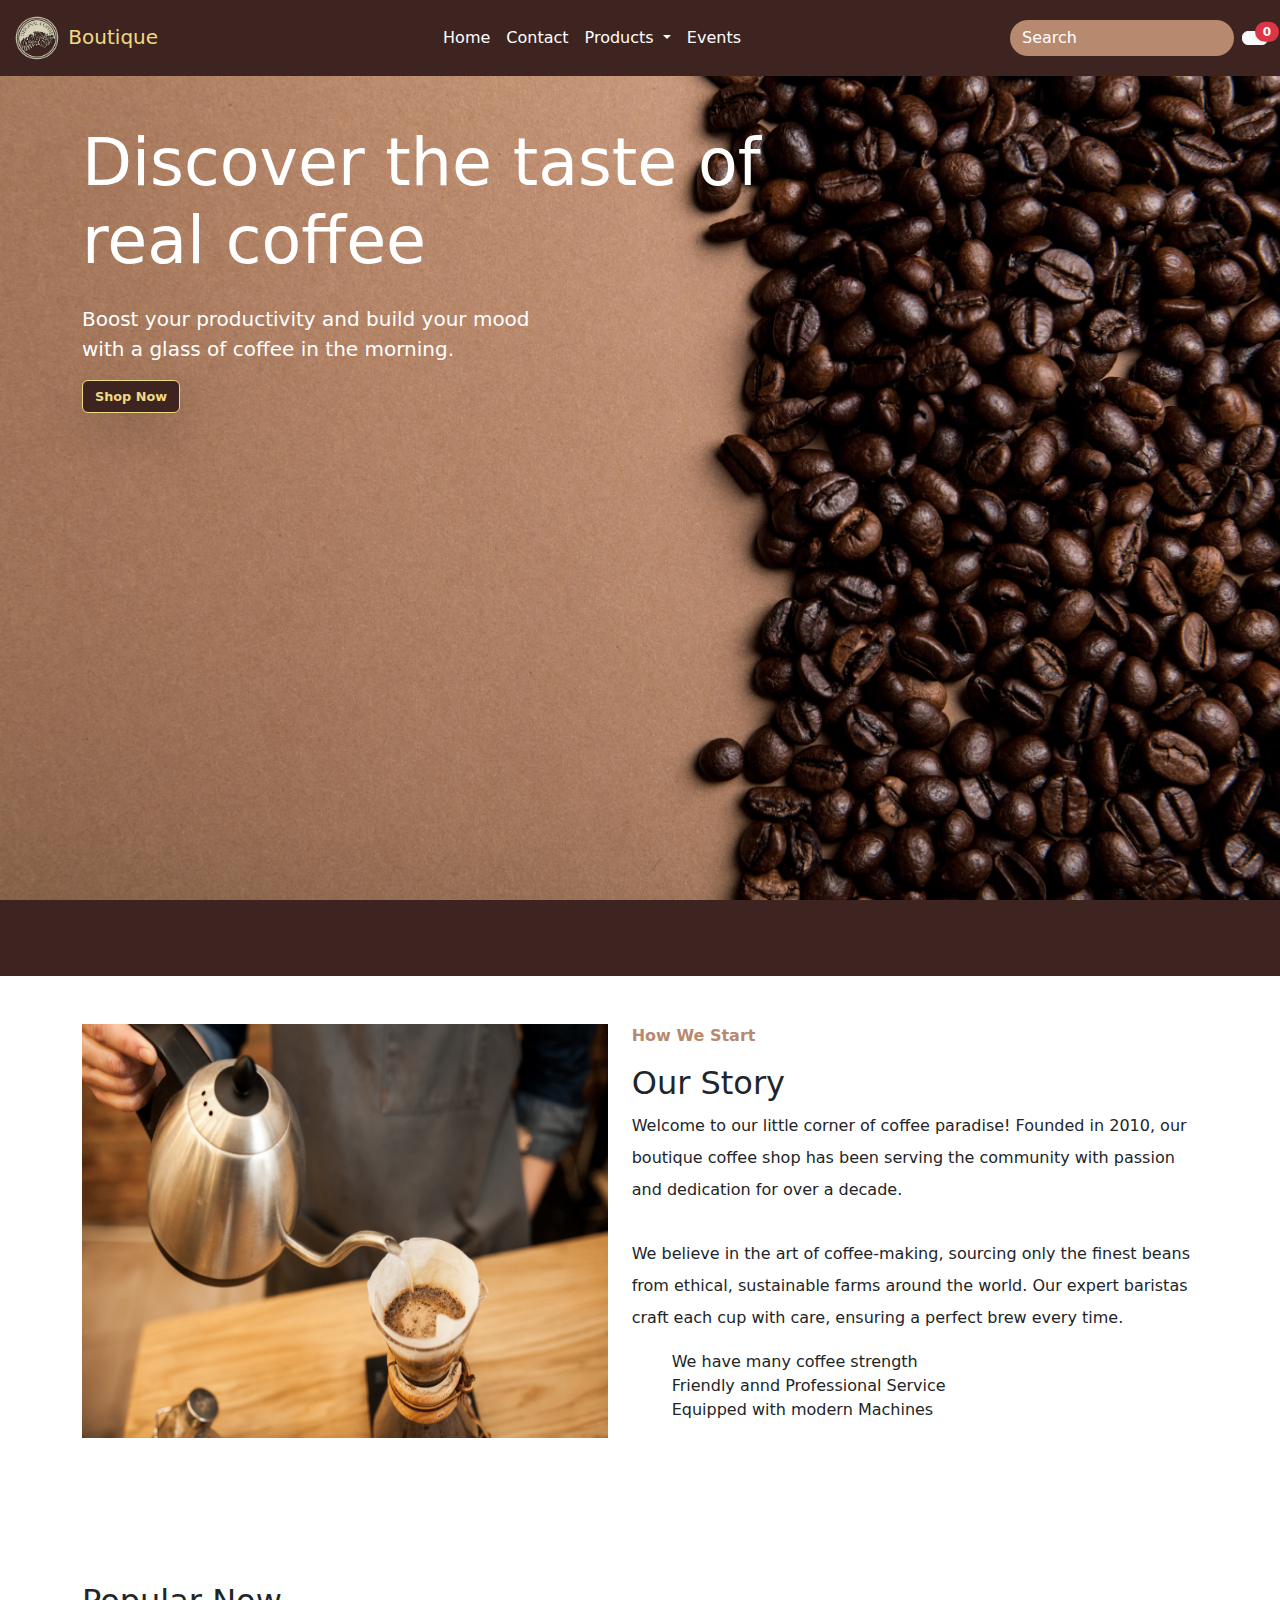
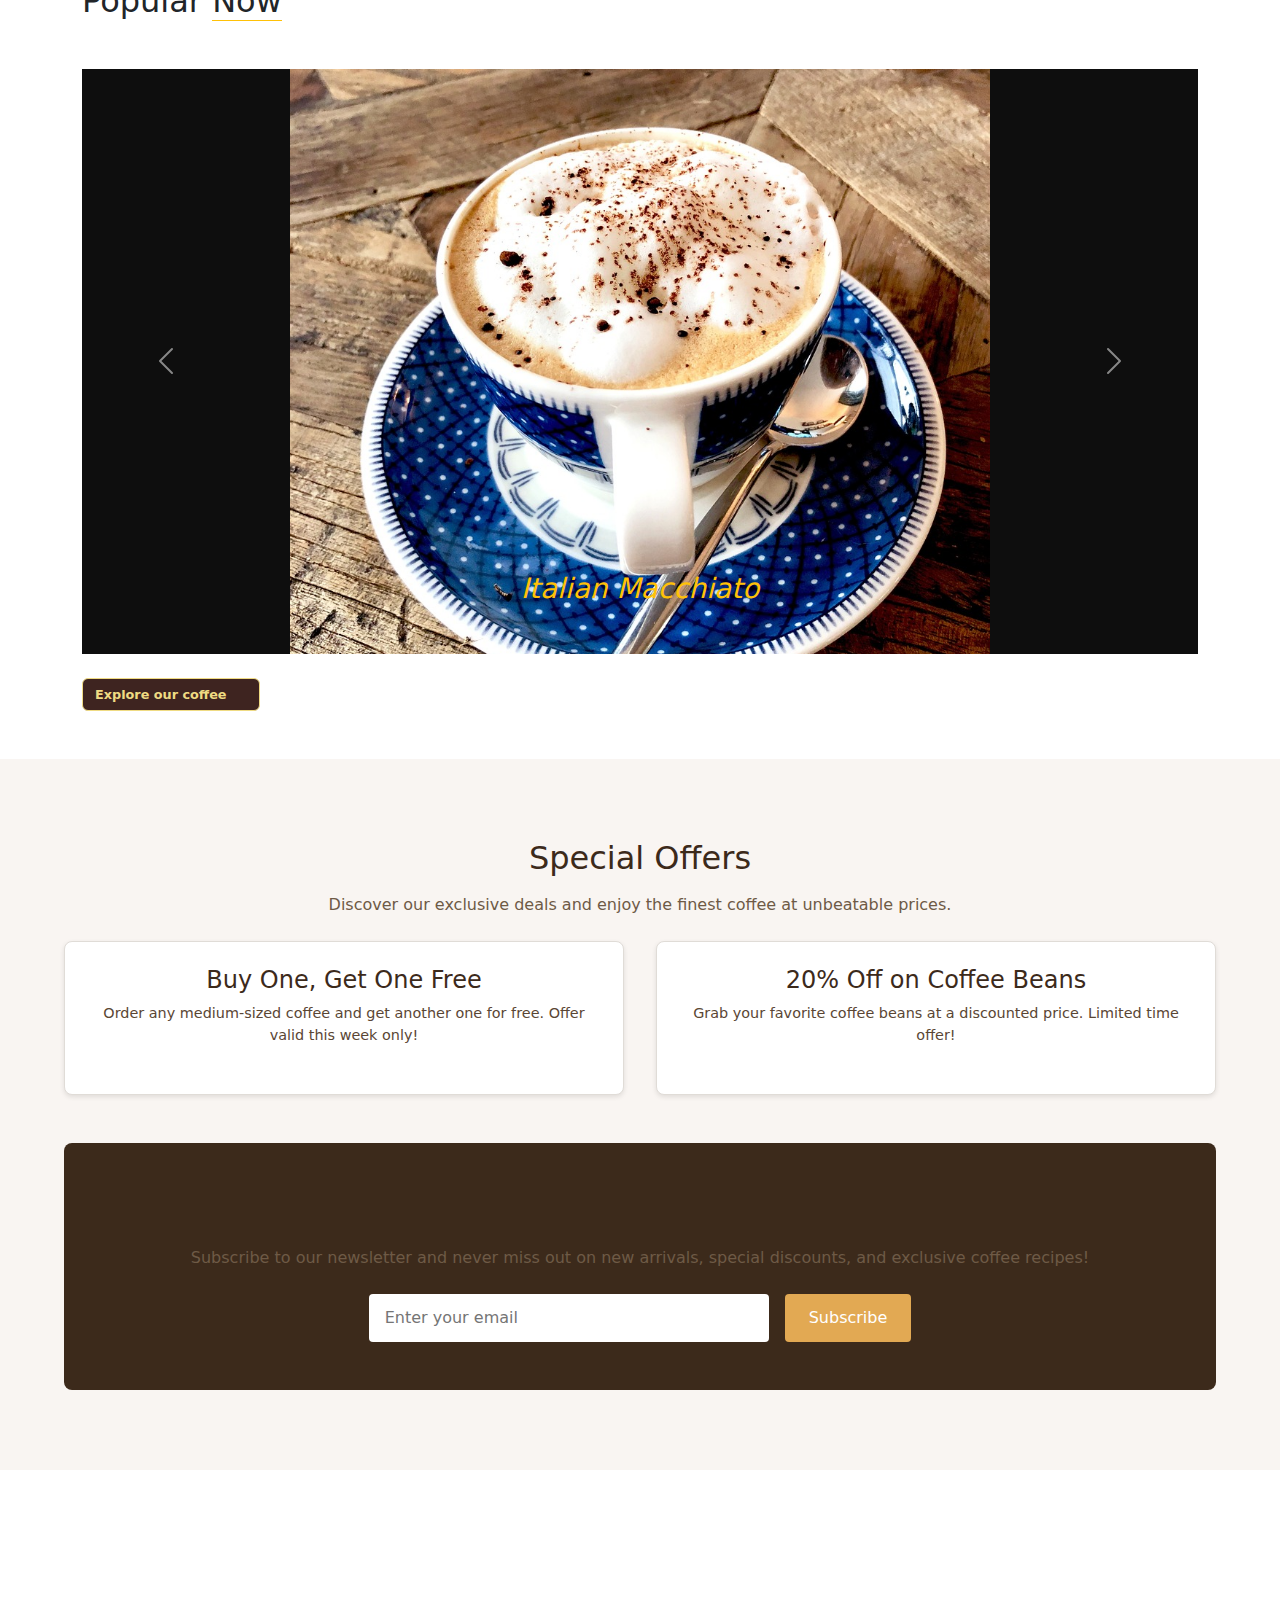
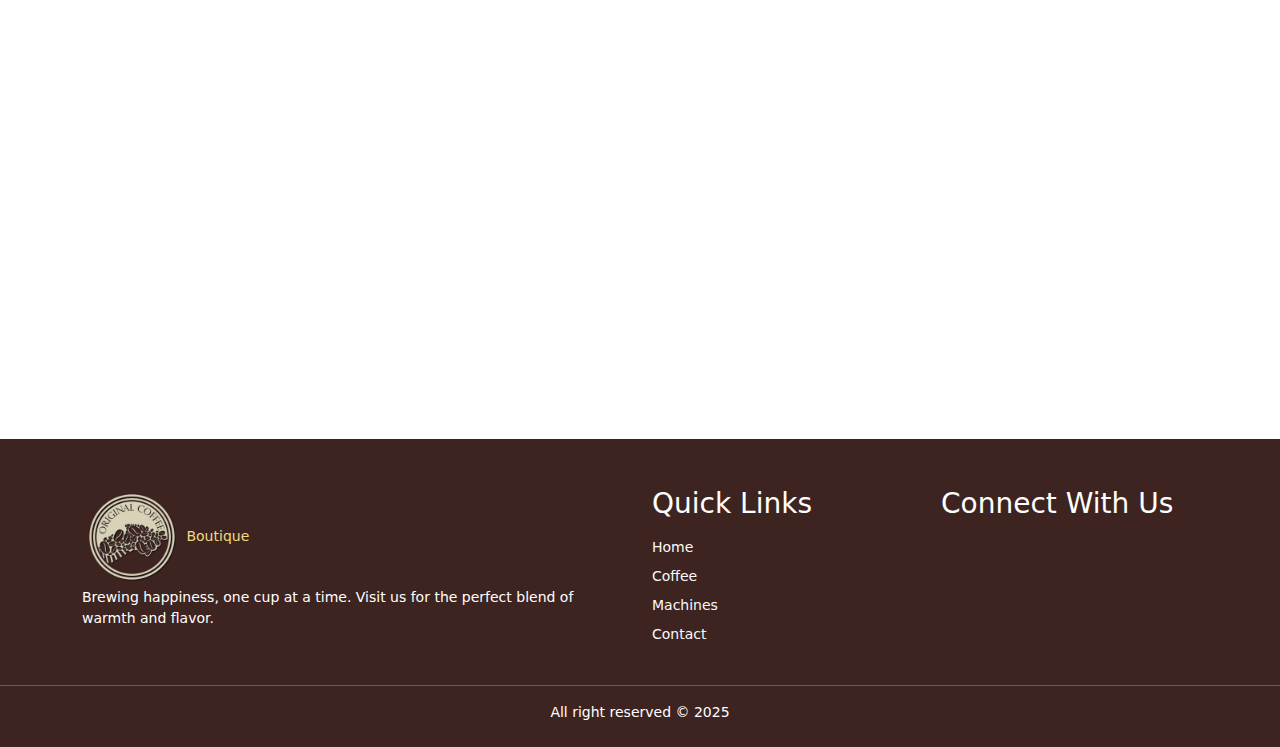
==== index.html @ c3ba8531 "finish-version" ====
<!DOCTYPE html>
<html lang="en">

<head>
  <meta charset="UTF-8">
  <meta name="viewport" content="width=device-width, initial-scale=1.0">
  <title>Boutique Coffee</title>
  <link href="https://cdn.jsdelivr.net/npm/bootstrap@5.3.3/dist/css/bootstrap.min.css" rel="stylesheet"
    integrity="sha384-QWTKZyjpPEjISv5WaRU9OFeRpok6YctnYmDr5pNlyT2bRjXh0JMhjY6hW+ALEwIH" crossorigin="anonymous">
  <link rel="stylesheet" href="./styles.css">
  <script src="https://kit.fontawesome.com/0762cd0785.js" crossorigin="anonymous"></script>

</head>

<body>
  <!-- Header Start -->
  <header>
    <nav class="navbar navbar-expand-lg text-white ">
      <div class="container-fluid">
        <a class="navbar-brand" href="/">
          <img src="./assets/logo.png" alt="logo" width="50">
          <span class="brand-text">Boutique</span>
        </a>
        <div class="collapse navbar-collapse flex-grow-0" id="navbarSupportedContent">
          <ul class="navbar-nav me-auto mb-2 mb-lg-0 navlist">
            <li class="nav-item">
              <a class="nav-link text-white active" aria-current="page" href="/">Home</a>
            </li>
            <li class="nav-item">
              <a class="nav-link text-white" href="/contact.html">Contact</a>
            </li>
            <li class="nav-item dropdown">
              <a class="nav-link dropdown-toggle text-white" href="/products" role="button" data-bs-toggle="dropdown"
                aria-expanded="false">
                Products
              </a>
              <ul class="dropdown-menu p-0">
                <li><a class="dropdown-item border-bottom" href="/coffee.html">Coffee</a></li>
                <li><a class="dropdown-item" href="/equipment.html">Equipments</a></li>
              </ul>
            </li>
            <li class="nav-item">
              <a class="nav-link text-white" href="/events.html">Events</a>
            </li>
          </ul>
        </div>
        <form class="d-flex align-items-center" role="search">
          <div class="search-bar me-2 d-flex justify-content-between align-items-center position-relative">
            <input class="text-white font-bold" type="search" placeholder="Search" aria-label="Search" id="searchInput">
            <ul id="search-result" class="list-group position-absolute w-100 shadow-lg">
              <!-- Search Results insert in js -->
            </ul>
            <i class="fa-solid fa-magnifying-glass fs-4"></i>
          </div>
          <button type="button" class="btn btn-light position-relative" data-bs-toggle="modal"
            data-bs-target="#cartItemsModal">
            <i class="fa-solid fa-cart-shopping"></i>
            <span
              class="position-absolute top-0 start-100 translate-middle badge rounded-pill bg-danger cart-qty-badge">
              <!-- qty of cart items -->
              <span class="visually-hidden">unread messages</span>
            </span>
          </button>
        </form>

        <button class="navbar-toggler text-warning border-warning btn" type="button" data-bs-toggle="collapse"
          data-bs-target="#navbarSupportedContent" aria-controls="navbarSupportedContent" aria-expanded="false"
          aria-label="Toggle navigation">
          <i class="fa-solid fa-burger"></i>
        </button>
      </div>
    </nav>
  </header>
  <!-- Header End -->

  <!-- Sign Up Modal -->
  <div class="modal fade" id="exampleModal" tabindex="-1" aria-labelledby="exampleModalLabel" aria-hidden="true">
    <div class="modal-dialog">
      <div class="modal-content">
        <div class="modal-header">
          <h4 class="modal-title" id="exampleModalLabel">Sign Up and Get 20% Off!</h4>
          <button type="button" class="btn-close" data-bs-dismiss="modal" aria-label="Close"></button>
        </div>
        <div class="modal-body">
          <p>Subscribe to our newsletter to receive a 20% discount on your first purchase.</p>
          <form id="signUpForm">
            <div class="mb-3">
              <input type="email" class="form-control" id="emailInput" placeholder="Enter your email" required>
            </div>
            <button type="submit" class="btn btn-warning w-100">Sign Up Now</button>
          </form>
        </div>
      </div>
    </div>
  </div>

  <!-- Cart Items Modal -->
  <div class="modal fade" id="cartItemsModal" tabindex="-1" aria-labelledby="cartItemsModalLabel" aria-hidden="true">
    <div class="modal-dialog">
      <div class="modal-content">
        <div class="modal-header">
          <h1 class="modal-title fs-5" id="cartItemsModalLabel">Cart Items</h1>
          <button type="button" class="btn-close" data-bs-dismiss="modal" aria-label="Close"></button>
        </div>
        <div class="modal-body">
          <ul id="cart-items-list"></ul> <!-- List of cart items insert in js -->
        </div>
      </div>
    </div>
  </div>

  <!-- Main Section Start -->
  <main class="mb-5">
    <section id="hero" class="container-fluid">
      <div class="container">
        <h1 class="mt-5 mb-4 display-4">Discover the taste of <br class="d-none d-md-block">real coffee</h1>
        <p class="lead">Boost your productivity and build your mood <br> with a glass of coffee in
          the
          morning.
        </p>
        <a class="btn shadow-lg action-btn" href="/coffee.html">
          Shop Now
        </a>
      </div>
    </section>

    <!-- About Section -->
    <section id="about" class="container-fluid container-lg py-5">
      <div class="d-flex gap-4 flex-column flex-md-row">
        <div class="image-container">
          <img src="./assets/about-image.jpg" alt="About Us Image" class="img-fluid h-100">
        </div>
        <div class="flex-grow-1 w-60">
          <p class="styled-p">How We Start</p>
          <h2>Our Story</h2>
          <p class="lh-lg">
            Welcome to our little corner of coffee paradise! Founded in 2010, our boutique coffee shop has been serving
            the community with passion and dedication for over a decade.
            <br><br>
            We believe in the art of coffee-making, sourcing only the finest beans from ethical, sustainable farms
            around the world. Our expert baristas craft each cup with care, ensuring a perfect brew every time.
          </p>
          <ul class="list-style-">
            <li>
              <i class="fa-regular fa-circle-check me-2"></i>
              We have many coffee strength
            </li>
            <li><i class="fa-regular fa-circle-check me-2"></i>
              Friendly annd Professional Service
            </li>
            <li><i class="fa-regular fa-circle-check me-2"></i>
              Equipped with modern Machines
            </li>
          </ul>
        </div>
      </div>
    </section>

    <!-- Featured Section -->
    <section id="features" class="container py-5 mt-5 ">
      <h2 class="mb-5">Popular <span class="border-bottom border-warning">Now</span></h2>

      <div id="carouselExampleCaptions" class="carousel slide border-2">

        <div class="carousel-inner ">
          <div class="carousel-item active">
            <a href="./coffee.html">
              <img src="./assets/coffee4.jpg" class="d-block w-100" alt="...">
              <div class="carousel-caption d-none d-md-block">
                <h3 class="text-warning fst-italic">Italian Macchiato</h5>
              </div>
            </a>
          </div>
          <div class="carousel-item">
            <a href="./equipment.html">
              <img src="./assets/french-press.jpg" class="d-block w-100" alt="...">
              <div class="carousel-caption d-none d-md-block">
                <h3 class="text-warning fst-italic">French Press</h5>
              </div>
            </a>
          </div>
          <div class="carousel-item">
            <a href="./coffee.html">
              <img src="./assets/americano_coffee_1024x.jpg" class="d-block w-100" alt="...">
              <div class="carousel-caption d-none d-md-block">
                <h3 class="text-warning fst-italic">Americano</h5>
              </div>
            </a>
          </div>
        </div>
        <button class="carousel-control-prev" type="button" data-bs-target="#carouselExampleCaptions"
          data-bs-slide="prev">
          <span class="carousel-control-prev-icon" aria-hidden="true"></span>
          <span class="visually-hidden">Previous</span>
        </button>
        <button class="carousel-control-next" type="button" data-bs-target="#carouselExampleCaptions"
          data-bs-slide="next">
          <span class="carousel-control-next-icon" aria-hidden="true"></span>
          <span class="visually-hidden">Next</span>
        </button>
      </div>

      <a class="btn action-btn explore-btn mt-4" href="/coffee.html">
        Explore our coffee <i class="fa-solid fa-arrow-right ms-3 d-inline-block"></i>
      </a>
    </section>

    <!-- Special Offers and Subscription Section -->
    <section class="special-offers">
      <div class="container promotion-container">
        <!-- Special Offers -->
        <div class="offers-section">
          <h2>Special Offers</h2>
          <p>Discover our exclusive deals and enjoy the finest coffee at unbeatable prices.</p>
          <div class="offers">
            <div class="offer-item">
              <h3>Buy One, Get One Free</h3>
              <p>Order any medium-sized coffee and get another one for free. Offer valid this week only!</p>
            </div>
            <div class="offer-item">
              <h3>20% Off on Coffee Beans</h3>
              <p>Grab your favorite coffee beans at a discounted price. Limited time offer!</p>
            </div>
          </div>
        </div>

        <!-- Subscription Section -->
        <div class="subscription-section">
          <h2>Stay Updated</h2>
          <p>Subscribe to our newsletter and never miss out on new arrivals, special discounts, and exclusive coffee
            recipes!</p>
          <form class="subscription-form">
            <input type="email" placeholder="Enter your email" required>
            <button type="submit">Subscribe</button>
          </form>
        </div>
      </div>
    </section>


    <!-- Auto Slide Show Images Section -->
    <section class="container slide-container mt-5 py-5">
      <ul class="auto-slider d-flex justify-content-between gap-3">
        <li><img
            src="./assets/cheerful-asian-young-women-sitting-cafe-drinking-coffee-with-friends-talking-together.jpg"
            alt=""></li>
        <li><img src="./assets/friends-enjoying-coffee-together.jpg" alt=""></li>
        <li><img src="./assets/pexels-juanpphotoandvideo-894695.jpg" alt=""></li>
        <li><img src="./assets/hands-1283917_1280.jpg" alt=""></li>
      </ul>
    </section>

  </main>
  <!-- Main Section End -->

  <footer class="pt-5 pb-2 mt-5">
    <div class="container-fluid container-md">
      <div class="row ">
        <div class="col-12 col-md-6 mb-4">
          <a class="navbar-brand" href="/">
            <img src="./assets/logo.png" alt="logo" width="100">
            <span class="brand-text">Boutique</span>
          </a>
          <p class="fw-light">Brewing happiness, one cup at a time. Visit us for the perfect blend of warmth and
            flavor.
          </p>
        </div>

        <div class="col-12 col-md-6">
          <div class="row gap-2">
            <div class="col">
              <h3 class="mb-3">Quick Links</h3>
              <div class="d-flex flex-column navlist">
                <a href="/" class=" fw-light mb-2">Home</a>
                <a href="/" class=" fw-light mb-2">Coffee</a>
                <a href="/" class=" fw-light mb-2">Machines</a>
                <a href="/" class=" fw-light mb-2">Contact</a>
              </div>
            </div>

            <div class="col">
              <h3 class="mb-3">Connect With Us</h3>
              <div class="d-flex gap-4">
                <a href="#"><i class="fa-brands fa-facebook-f"></i></a>
                <a href="#"><i class="fa-brands fa-instagram"></i></a>
                <a href="#"><i class="fa-brands fa-twitter"></i></a>
                <a href="#"><i class="fa-brands fa-linkedin-in"></i></a>
              </div>
            </div>
          </div>
        </div>
      </div>
    </div>
    <hr>
    <p class="text-center fw-light">All right reserved &#169; 2025</p>
  </footer>

  <script src="https://cdn.jsdelivr.net/npm/@popperjs/core@2.11.8/dist/umd/popper.min.js"
    integrity="sha384-I7E8VVD/ismYTF4hNIPjVp/Zjvgyol6VFvRkX/vR+Vc4jQkC+hVqc2pM8ODewa9r"
    crossorigin="anonymous"></script>
  <script src="https://cdn.jsdelivr.net/npm/bootstrap@5.3.3/dist/js/bootstrap.min.js"
    integrity="sha384-0pUGZvbkm6XF6gxjEnlmuGrJXVbNuzT9qBBavbLwCsOGabYfZo0T0to5eqruptLy"
    crossorigin="anonymous"></script>
  <script src="./main.js"></script>
</body>

</html>
---- styles.css ----
/* @import url('https://fonts.googleapis.com/css2?family=Lato:wght@400;700&family=Playfair+Display:wght@400;700&display=swap');

body {
  font-family: 'Lato', sans-serif;
}

h1,
h2,
h3 {
  font-family: 'Playfair Display', serif;
} */

/*_____________________________________________________________________________________ */
/******************************  Utilities Classes Start  ************************************* */

.navlist a {
  color: #fafafa;
  text-decoration: none;
}

.navlist a:hover {
  color: #EFDB83 !important;
  text-decoration: underline;
}

.styled-p {
  color: #B7896F;
  font-weight: bold;
}

.nav-link.active {
  color: #EFDB83 !important;
}

.action-btn {
  background: #3E2420;
  color: #EFDB83;
  font-size: 0.8rem;
  font-weight: bold;
  border: 1px solid #EFDB83;
  transition: all 0.2s ease-in;
}

.action-btn:hover {
  background-color: #EFDB83;
  color: #3E2420;
  border: 1px solid #3E2420;
}

.action-btn:active {
  transform: scale(0.9);
}

#cart-items-list {
  list-style: none;
}

#cart-items-list li {
  margin-bottom: 1rem;
  border-bottom: 1px solid #B7896F;
}

/*_____________________________________________________________________________________ */
/******************************  Home Page Start  ************************************* */

/* Header */
header {
  transition: all 3s ease-in;
}

nav {
  background-color: #3E2420;
}

.brand-text {
  color: #EFDB83;
}

.search-bar {
  background-color: #B7896F;
  border-radius: 20px;
  padding: 5px 10px;
}

.search-bar input {
  background-color: transparent;
  color: white;
  outline: none;
  border: none;
}

.search-bar input::placeholder {
  color: white;
}

#search-result {
  /* display: none; */
  background-color: #B7896F;
  color: white;
  width: 100%;
  z-index: 1;
  left: 0;
  bottom: 0;
  transform: translateY(103%);
  list-style: none;
}

#search-result li {
  padding: 5px 10px;
  border-bottom: 1px solid #3E2420;
  border-bottom: 1px solid;
}

.dropdown-menu {
  background-color: #3E2420;
}

#nav-cart {
  background: #B7896F;
  color: #3E2420;
}

#nav-cart:hover,
#nav-cart:active {
  color: #fefefe;
}

/* hero section */
#hero {
  width: 100%;
  height: 100vh;
  overflow: hidden;
  background-image: url("./assets/hero-bg.jpg");
  background-color: #3E2420;
  background-repeat: no-repeat;
  background-position: center center;
  background-size: cover;
  background-attachment: fixed;
  color: white;
}

#hero h1 {
  font-size: 65px;
}

/* About Sectoin */
#about ul {
  list-style: none;
}

#about ul li i {
  color: #B7896F;
}

/* Featured Section */

#features .carousel-item {
  background-color: #0e0e0e;
}

#features img {
  height: auto;
  max-width: 700px;
  max-height: 65vh;
  object-fit: cover;
  margin: auto;
}

#features .explore-btn {
  overflow: hidden;
}

.explore-btn:hover i {
  animation: moveRight 0.5s linear 0.3s infinite;
  transform: translateX(200px);
}

@keyframes moveRight {
  from {
    transform: translateX(0);
  }

  to {
    transform: translateX(50px)
  }
}

/* Slide Images Section */
.slide-container {
  overflow: hidden;
}

.auto-slider {
  list-style: none;
  animation: slide 8s linear infinite;
}

.auto-slider li {
  flex: 0 0 50%;
}

.auto-slider img {
  width: 100%;
}

@keyframes slide {
  0% {
    transform: translateX(0);
  }

  100% {
    transform: translateX(-100%);
  }
}

/* Special Offers and Subscription Section */
.promotion-container {
  width: 90%;
  max-width: 1200px;
  margin: 0 auto;
  padding: 2rem 0;
}

/* Special Offers Section */
.special-offers {
  background-color: #f9f5f2;
  color: #5a4634;
  padding: 3rem 0;
  text-align: center;
}

.offers-section h2,
.subscription-section h2 {
  font-size: 2rem;
  margin-bottom: 1rem;
  color: #3c2a1b;
}

.offers-section p,
.subscription-section p {
  font-size: 1rem;
  margin-bottom: 1.5rem;
  color: #6e5a46;
}

.offers {
  display: flex;
  justify-content: space-between;
  gap: 2rem;
  flex-wrap: wrap;
  margin-top: 1.5rem;
}

.offer-item {
  background: #fff;
  border: 1px solid #e0dcd7;
  padding: 1.5rem;
  border-radius: 8px;
  flex: 1;
  min-width: 250px;
  box-shadow: 0 2px 5px rgba(0, 0, 0, 0.1);
}

.offer-item h3 {
  font-size: 1.5rem;
  margin-bottom: 0.5rem;
  color: #3c2a1b;
}

.offer-item p {
  font-size: 0.9rem;
  color: #5a4634;
}

/* Subscription Section */
.subscription-section {
  background-color: #3c2a1b;
  color: #fff;
  padding: 3rem 2rem;
  border-radius: 8px;
  margin-top: 3rem;
}

.subscription-form {
  margin-top: 1.5rem;
  display: flex;
  justify-content: center;
  align-items: center;
  gap: 1rem;
}

.subscription-form input {
  padding: 0.75rem 1rem;
  font-size: 1rem;
  border: none;
  border-radius: 4px;
  width: 70%;
  max-width: 400px;
  outline: none;
}

.subscription-form button {
  padding: 0.75rem 1.5rem;
  font-size: 1rem;
  background-color: #e2a953;
  border: none;
  color: #fff;
  border-radius: 4px;
  cursor: pointer;
  transition: background 0.3s ease;
}

.subscription-form button:hover {
  background-color: #cf9140;
}

/* Footer Section  */
footer {
  background-color: #3E2420;
  color: white;
}

/******************************  Home Page End  ************************************* */
/*___________________________________________________________________________________ */


/* Events Page */
/* Hero Section */
.hero-section {
  background: url('./assets/hero-bg.jpg') center/cover no-repeat;
  padding: 100px 0;
}

.hero-section h1 {
  font-size: 3rem;
}

.hero-section p {
  font-size: 1.25rem;
}

.events {
  background: #fafafa;
}

/* Card Styling */
.card img {
  height: 200px;
  object-fit: cover;
  cursor: pointer;
}

.card .badge {
  top: 5px;
  right: 10px;
}

.card {
  overflow: hidden;
}

.card img:hover {
  transform: scale(1.05);
  transition: ease;
}

footer {
  font-size: 0.875rem;
}

/* Equipment Page */
.equipment-section {
  padding: 50px 20px;
}

.equipment-hero-section {
  height: 100vh;
  position: relative;
  background: url('./assets/hero-bg.jpg') center/cover no-repeat;
}

.equipment-hero-content {
  z-index: 2;
  max-width: 600px;
}

.equipment-hero-content h1 {
  text-shadow: 0 2px 6px rgba(0, 0, 0, 0.7);
}

.equipment-hero-content p {
  text-shadow: 0 1px 4px rgba(0, 0, 0, 0.7);
}

.equipment-item {
  display: flex;
  flex-wrap: wrap;
  margin-bottom: 30px;
  border: 1px solid #ddd;
  border-radius: 10px;
  overflow: hidden;
  box-shadow: 0 4px 6px rgba(0, 0, 0, 0.1);
  transition: all 0.15s ease-in-out;
}

.equipment-item img {
  width: 100%;
  max-width: 300px;
  object-fit: cover;
}

.equipment-item:hover {
  transform: scale(1.05);
}

.equipment-info {
  flex: 1;
  padding: 20px;
}

.equipment-info h5 {
  font-size: 1.5rem;
  margin-bottom: 15px;
}

.equipment-info p {
  margin-bottom: 10px;
}

.equipment-info button {
  margin-top: 10px;
}
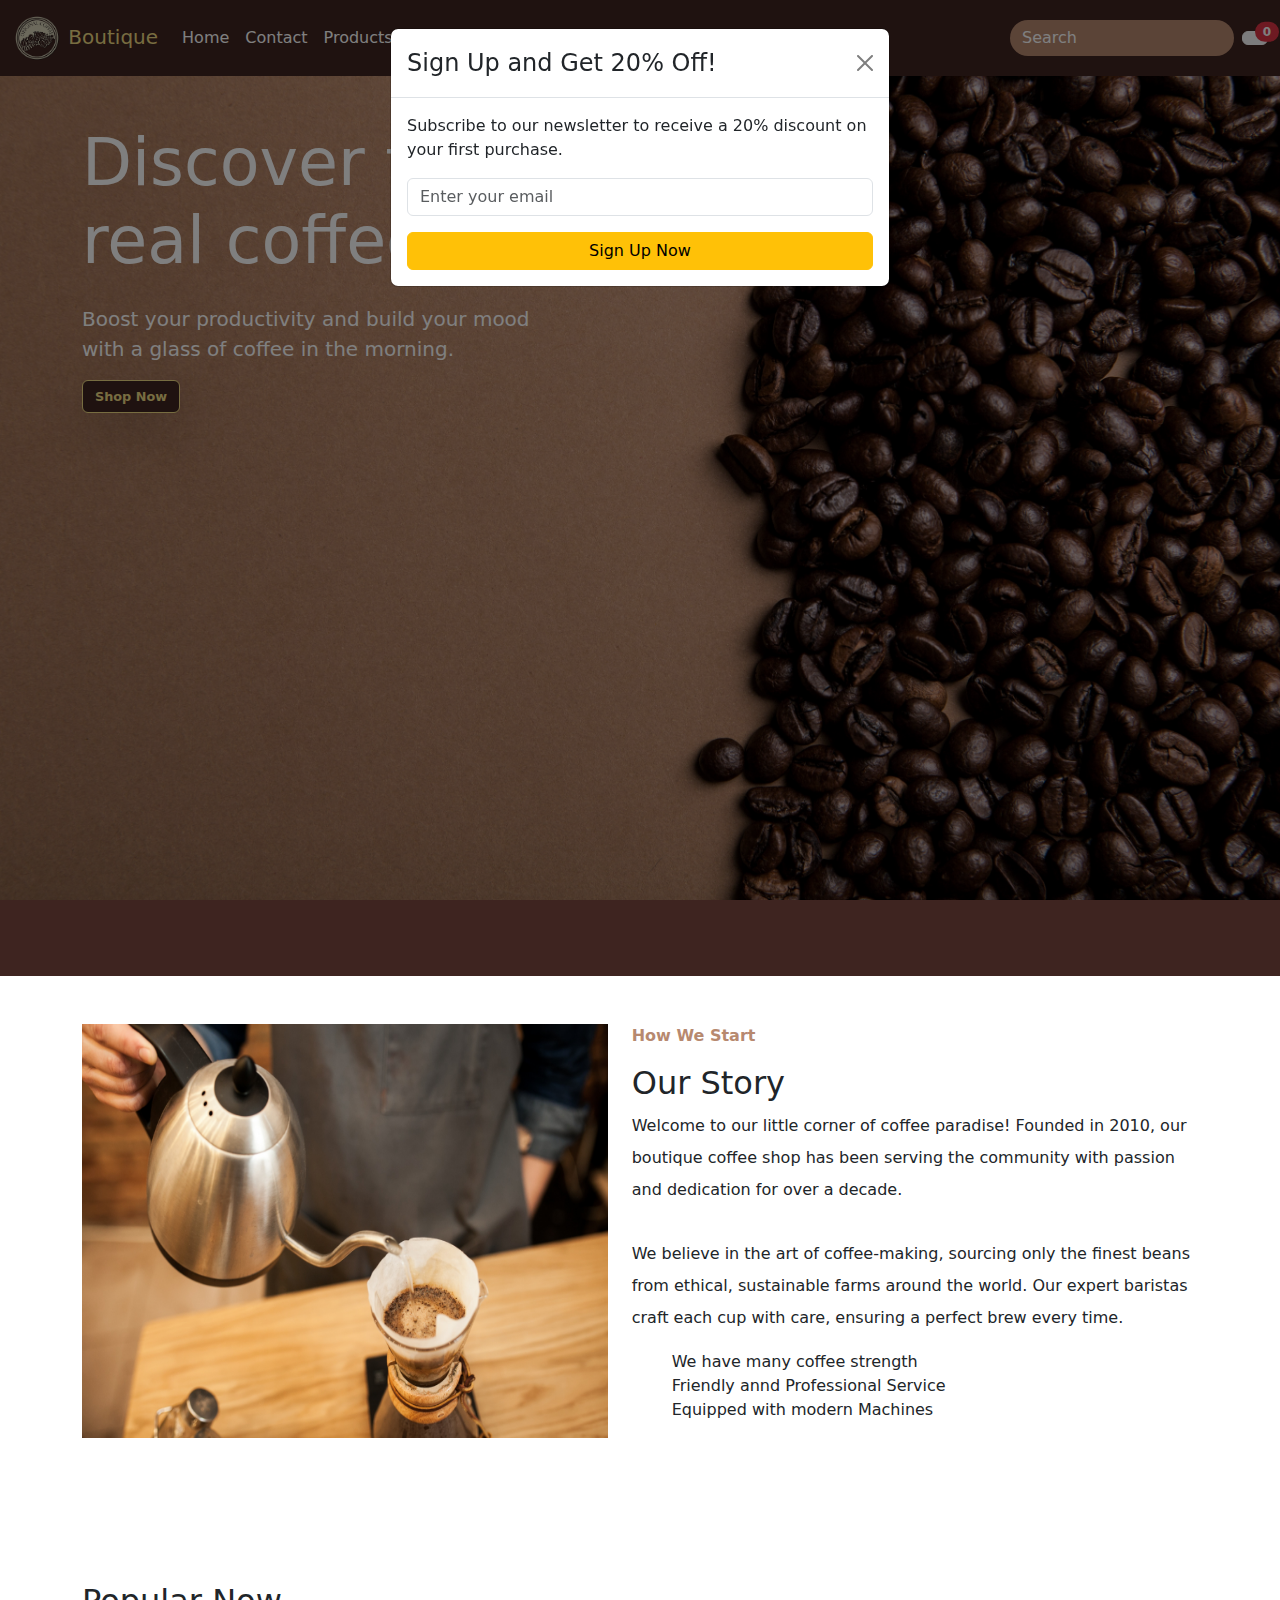
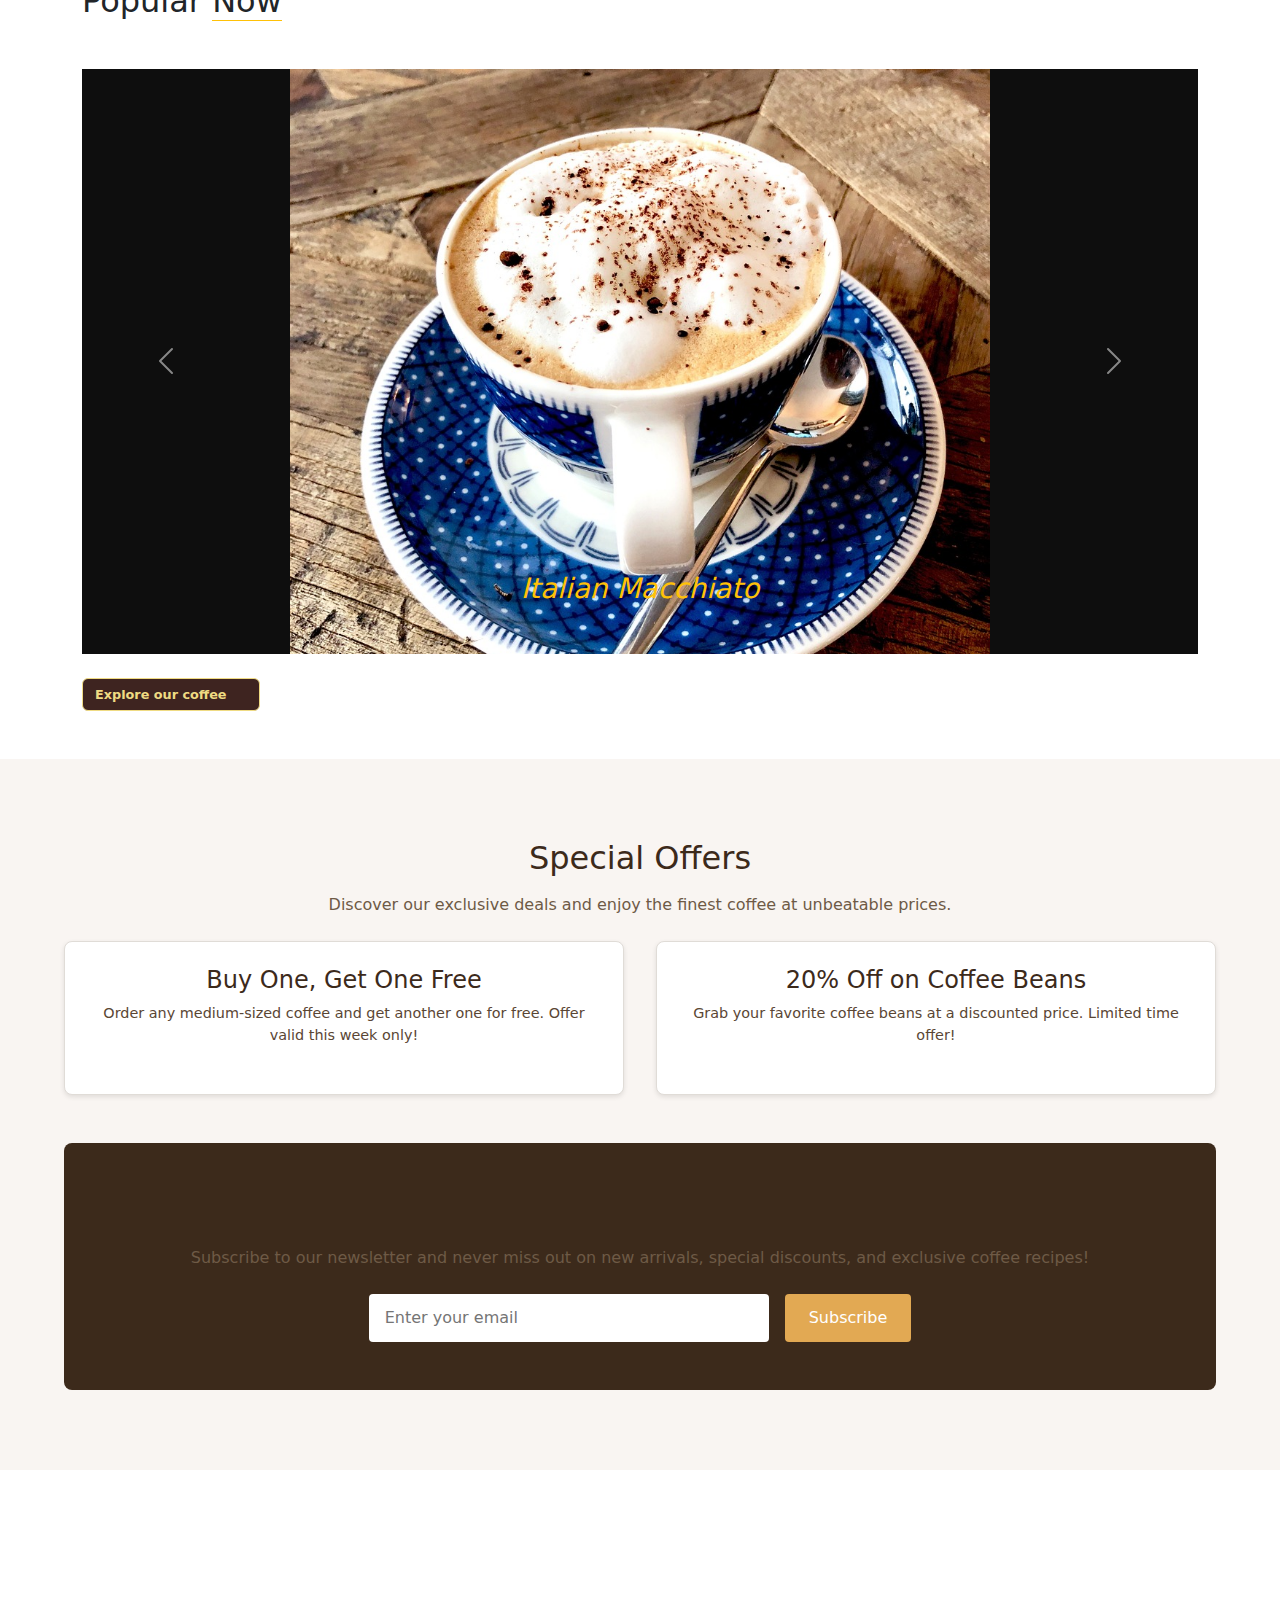
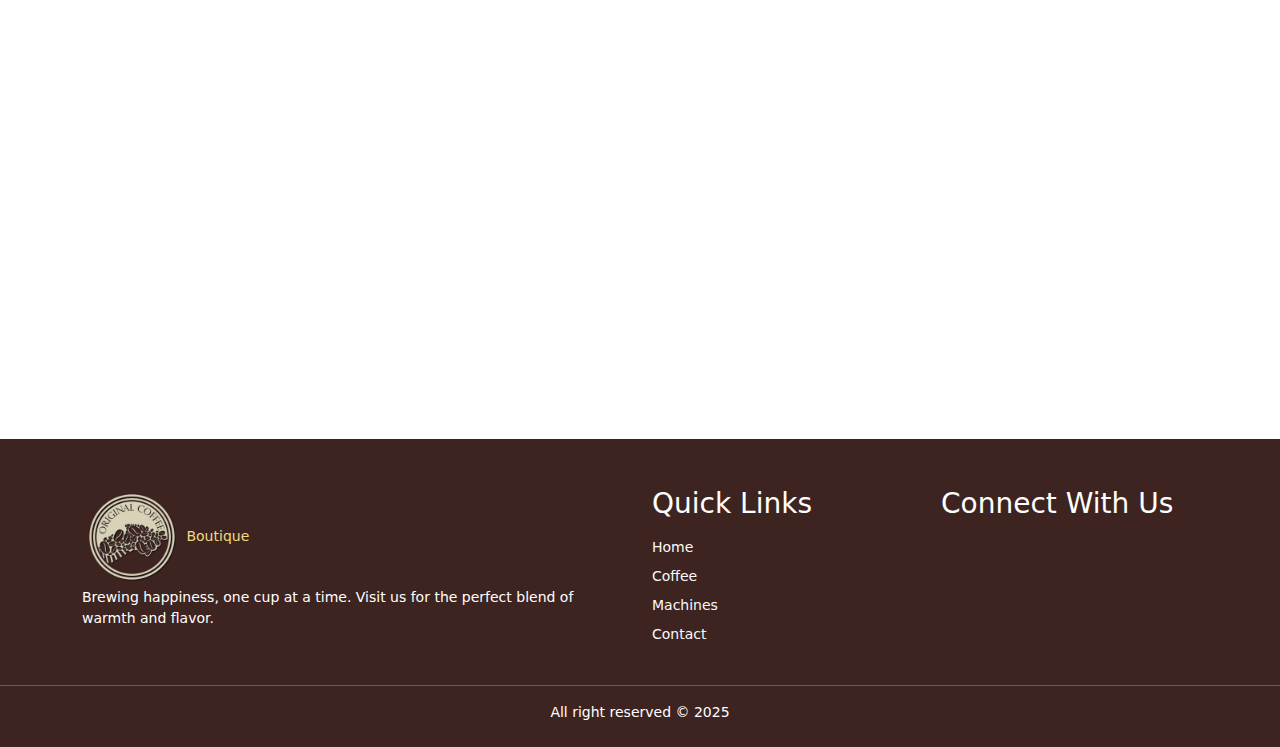
==== commit 4f47fc01: "updated navbar ui and signup form function" ====
--- a/index.html
+++ b/index.html
@@ -21,7 +21,14 @@
           <img src="./assets/logo.png" alt="logo" width="50">
           <span class="brand-text">Boutique</span>
         </a>
-        <div class="collapse navbar-collapse flex-grow-0" id="navbarSupportedContent">
+
+        <button class="navbar-toggler text-warning border-warning btn" type="button" data-bs-toggle="collapse"
+          data-bs-target="#navbarSupportedContent" aria-controls="navbarSupportedContent" aria-expanded="false"
+          aria-label="Toggle navigation">
+          <i class="fa-solid fa-burger"></i>
+        </button>
+
+        <div class="collapse navbar-collapse flex-grow-1" id="navbarSupportedContent">
           <ul class="navbar-nav me-auto mb-2 mb-lg-0 navlist">
             <li class="nav-item">
               <a class="nav-link text-white active" aria-current="page" href="/">Home</a>
@@ -44,7 +51,8 @@
             </li>
           </ul>
         </div>
-        <form class="d-flex align-items-center" role="search">
+
+        <form class="d-flex align-items-center justify-content-between w-100" role="search">
           <div class="search-bar me-2 d-flex justify-content-between align-items-center position-relative">
             <input class="text-white font-bold" type="search" placeholder="Search" aria-label="Search" id="searchInput">
             <ul id="search-result" class="list-group position-absolute w-100 shadow-lg">
@@ -63,11 +71,7 @@
           </button>
         </form>
 
-        <button class="navbar-toggler text-warning border-warning btn" type="button" data-bs-toggle="collapse"
-          data-bs-target="#navbarSupportedContent" aria-controls="navbarSupportedContent" aria-expanded="false"
-          aria-label="Toggle navigation">
-          <i class="fa-solid fa-burger"></i>
-        </button>
+
       </div>
     </nav>
   </header>
@@ -113,7 +117,8 @@
   <main class="mb-5">
     <section id="hero" class="container-fluid">
       <div class="container">
-        <h1 class="mt-5 mb-4 display-4">Discover the taste of <br class="d-none d-md-block">real coffee</h1>
+        <h1 class="mt-5 mb-4 display-4">Discover the taste of <br class="d-none d-md-block">real
+          coffee</h1>
         <p class="lead">Boost your productivity and build your mood <br> with a glass of coffee in
           the
           morning.
--- a/styles.css
+++ b/styles.css
@@ -123,6 +123,12 @@
 #nav-cart:hover,
 #nav-cart:active {
   color: #fefefe;
+}
+
+@media screen and (min-width: 768px) {
+  .navbar form {
+    width: auto !important;
+  }
 }
 
 /* hero section */
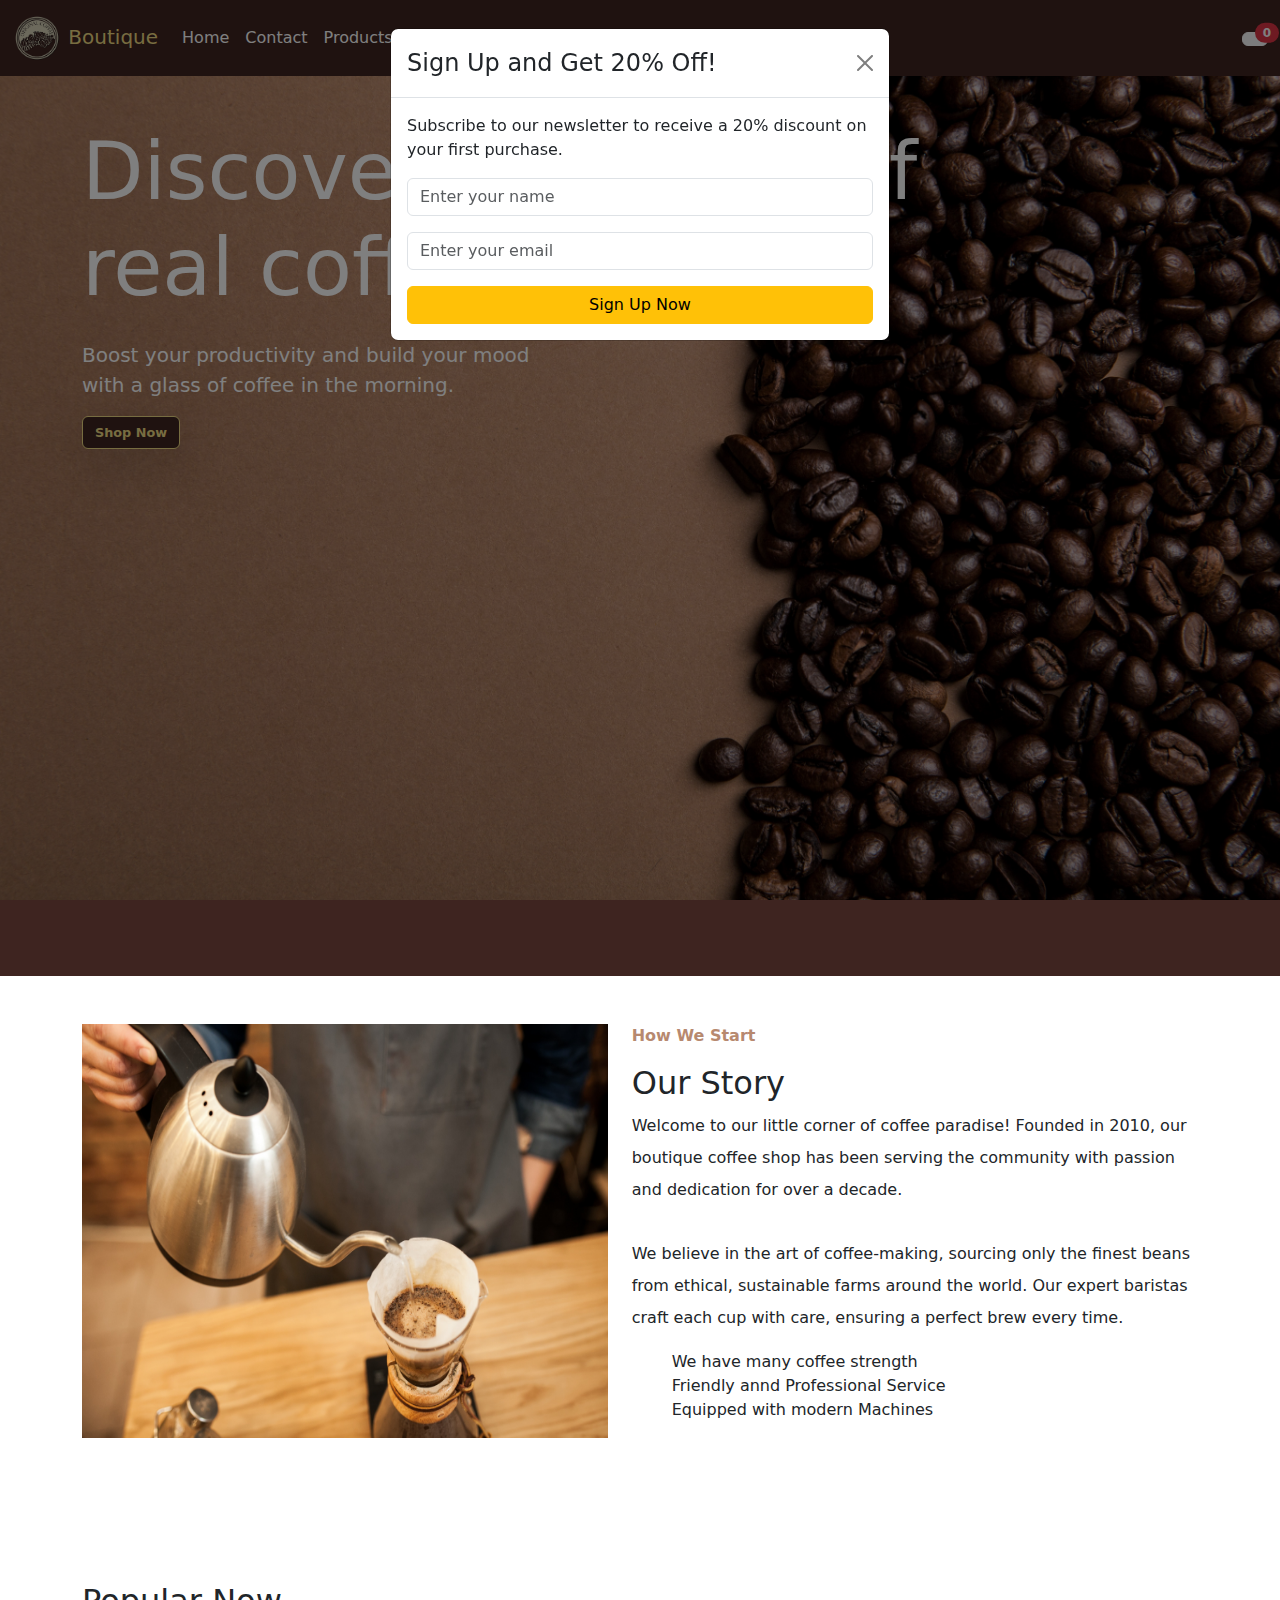
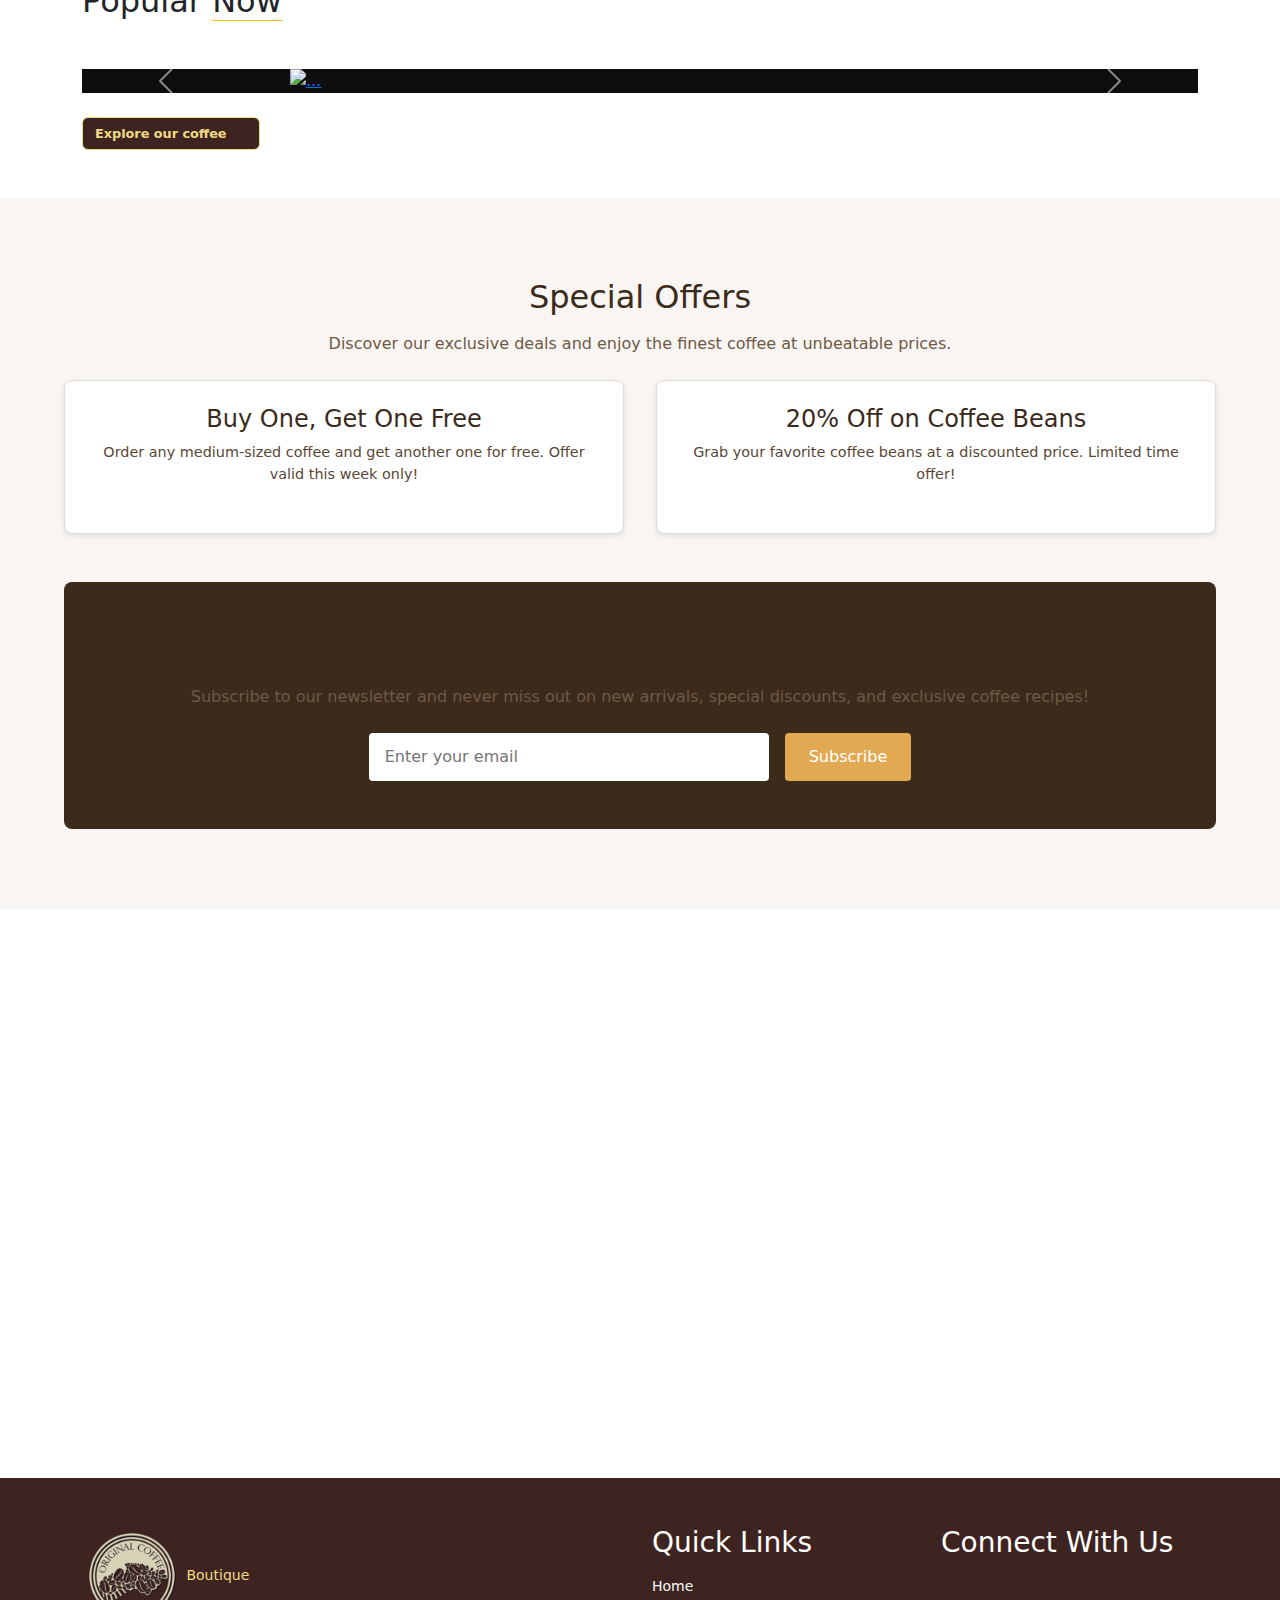
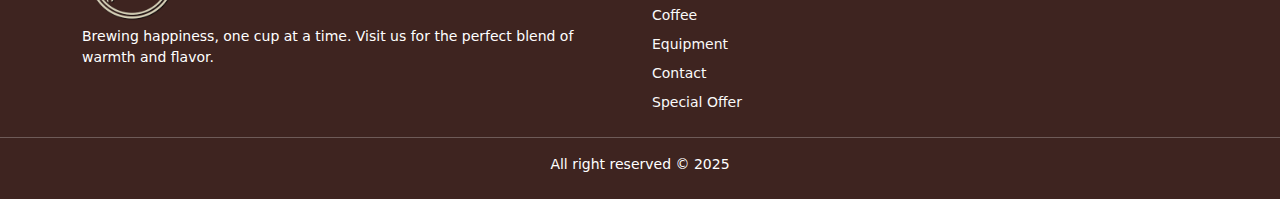
==== commit 277abb1d: "final version updated" ====
--- a/index.html
+++ b/index.html
@@ -22,12 +22,6 @@
           <span class="brand-text">Boutique</span>
         </a>
 
-        <button class="navbar-toggler text-warning border-warning btn" type="button" data-bs-toggle="collapse"
-          data-bs-target="#navbarSupportedContent" aria-controls="navbarSupportedContent" aria-expanded="false"
-          aria-label="Toggle navigation">
-          <i class="fa-solid fa-burger"></i>
-        </button>
-
         <div class="collapse navbar-collapse flex-grow-1" id="navbarSupportedContent">
           <ul class="navbar-nav me-auto mb-2 mb-lg-0 navlist">
             <li class="nav-item">
@@ -47,30 +41,28 @@
               </ul>
             </li>
             <li class="nav-item">
-              <a class="nav-link text-white" href="/events.html">Events</a>
+              <a class="nav-link text-white" href="/events.html">Events & Workshops</a>
+              </li>
+              <li class="nav-item">
+                <a class="nav-link text-white" href="/offer.html">Special Offer</a>
             </li>
           </ul>
         </div>
 
-        <form class="d-flex align-items-center justify-content-between w-100" role="search">
-          <div class="search-bar me-2 d-flex justify-content-between align-items-center position-relative">
-            <input class="text-white font-bold" type="search" placeholder="Search" aria-label="Search" id="searchInput">
-            <ul id="search-result" class="list-group position-absolute w-100 shadow-lg">
-              <!-- Search Results insert in js -->
-            </ul>
-            <i class="fa-solid fa-magnifying-glass fs-4"></i>
-          </div>
-          <button type="button" class="btn btn-light position-relative" data-bs-toggle="modal"
-            data-bs-target="#cartItemsModal">
+        <div>
+          <button class="navbar-toggler text-warning border-warning btn" type="button" data-bs-toggle="collapse"
+            data-bs-target="#navbarSupportedContent" aria-controls="navbarSupportedContent" aria-expanded="false"
+            aria-label="Toggle navigation">
+            <i class="fa-solid fa-burger"></i>
+          </button>
+          <button type="button" class="btn btn-light position-relative" data-bs-toggle="modal" data-bs-target="#cartItemsModal">
             <i class="fa-solid fa-cart-shopping"></i>
-            <span
-              class="position-absolute top-0 start-100 translate-middle badge rounded-pill bg-danger cart-qty-badge">
+            <span class="position-absolute top-0 start-100 translate-middle badge rounded-pill bg-danger cart-qty-badge">
               <!-- qty of cart items -->
               <span class="visually-hidden">unread messages</span>
             </span>
           </button>
-        </form>
-
+        </div>
 
       </div>
     </nav>
@@ -89,6 +81,9 @@
           <p>Subscribe to our newsletter to receive a 20% discount on your first purchase.</p>
           <form id="signUpForm">
             <div class="mb-3">
+              <input type="text" class="form-control" id="nameInput" placeholder="Enter your name" required>
+              </div>
+              <div class="mb-3">
               <input type="email" class="form-control" id="emailInput" placeholder="Enter your email" required>
             </div>
             <button type="submit" class="btn btn-warning w-100">Sign Up Now</button>
@@ -117,9 +112,9 @@
   <main class="mb-5">
     <section id="hero" class="container-fluid">
       <div class="container">
-        <h1 class="mt-5 mb-4 display-4">Discover the taste of <br class="d-none d-md-block">real
-          coffee</h1>
-        <p class="lead">Boost your productivity and build your mood <br> with a glass of coffee in
+        <h2 class="mt-5 mb-4 display-1">Discover the taste of <br class="d-none d-md-block">real
+          coffee</h2>
+        <p class="lead">Boost your productivity and build your mood <br class="d-none d-md-block"> with a glass of coffee in
           the
           morning.
         </p>
@@ -170,7 +165,7 @@
         <div class="carousel-inner ">
           <div class="carousel-item active">
             <a href="./coffee.html">
-              <img src="./assets/coffee4.jpg" class="d-block w-100" alt="...">
+              <img src="./assets/macchiato.jpg" class="d-block w-100" alt="...">
               <div class="carousel-caption d-none d-md-block">
                 <h3 class="text-warning fst-italic">Italian Macchiato</h5>
               </div>
@@ -186,7 +181,7 @@
           </div>
           <div class="carousel-item">
             <a href="./coffee.html">
-              <img src="./assets/americano_coffee_1024x.jpg" class="d-block w-100" alt="...">
+              <img src="./assets/americano.jpg" class="d-block w-100" alt="...">
               <div class="carousel-caption d-none d-md-block">
                 <h3 class="text-warning fst-italic">Americano</h5>
               </div>
@@ -277,9 +272,10 @@
               <h3 class="mb-3">Quick Links</h3>
               <div class="d-flex flex-column navlist">
                 <a href="/" class=" fw-light mb-2">Home</a>
-                <a href="/" class=" fw-light mb-2">Coffee</a>
-                <a href="/" class=" fw-light mb-2">Machines</a>
-                <a href="/" class=" fw-light mb-2">Contact</a>
+                <a href="/coffee.html" class=" fw-light mb-2">Coffee</a>
+                <a href="/equipment.html" class=" fw-light mb-2">Equipment</a>
+                <a href="/contact.html" class=" fw-light mb-2">Contact</a>
+                <a href="/offer.html" class=" fw-light mb-2">Special Offer</a>
               </div>
             </div>
 
--- a/styles.css
+++ b/styles.css
@@ -77,20 +77,15 @@
 }
 
 .search-bar {
-  background-color: #B7896F;
+  /* background-color: #B7896F; */
   border-radius: 20px;
   padding: 5px 10px;
 }
 
 .search-bar input {
   background-color: transparent;
-  color: white;
   outline: none;
   border: none;
-}
-
-.search-bar input::placeholder {
-  color: white;
 }
 
 #search-result {
